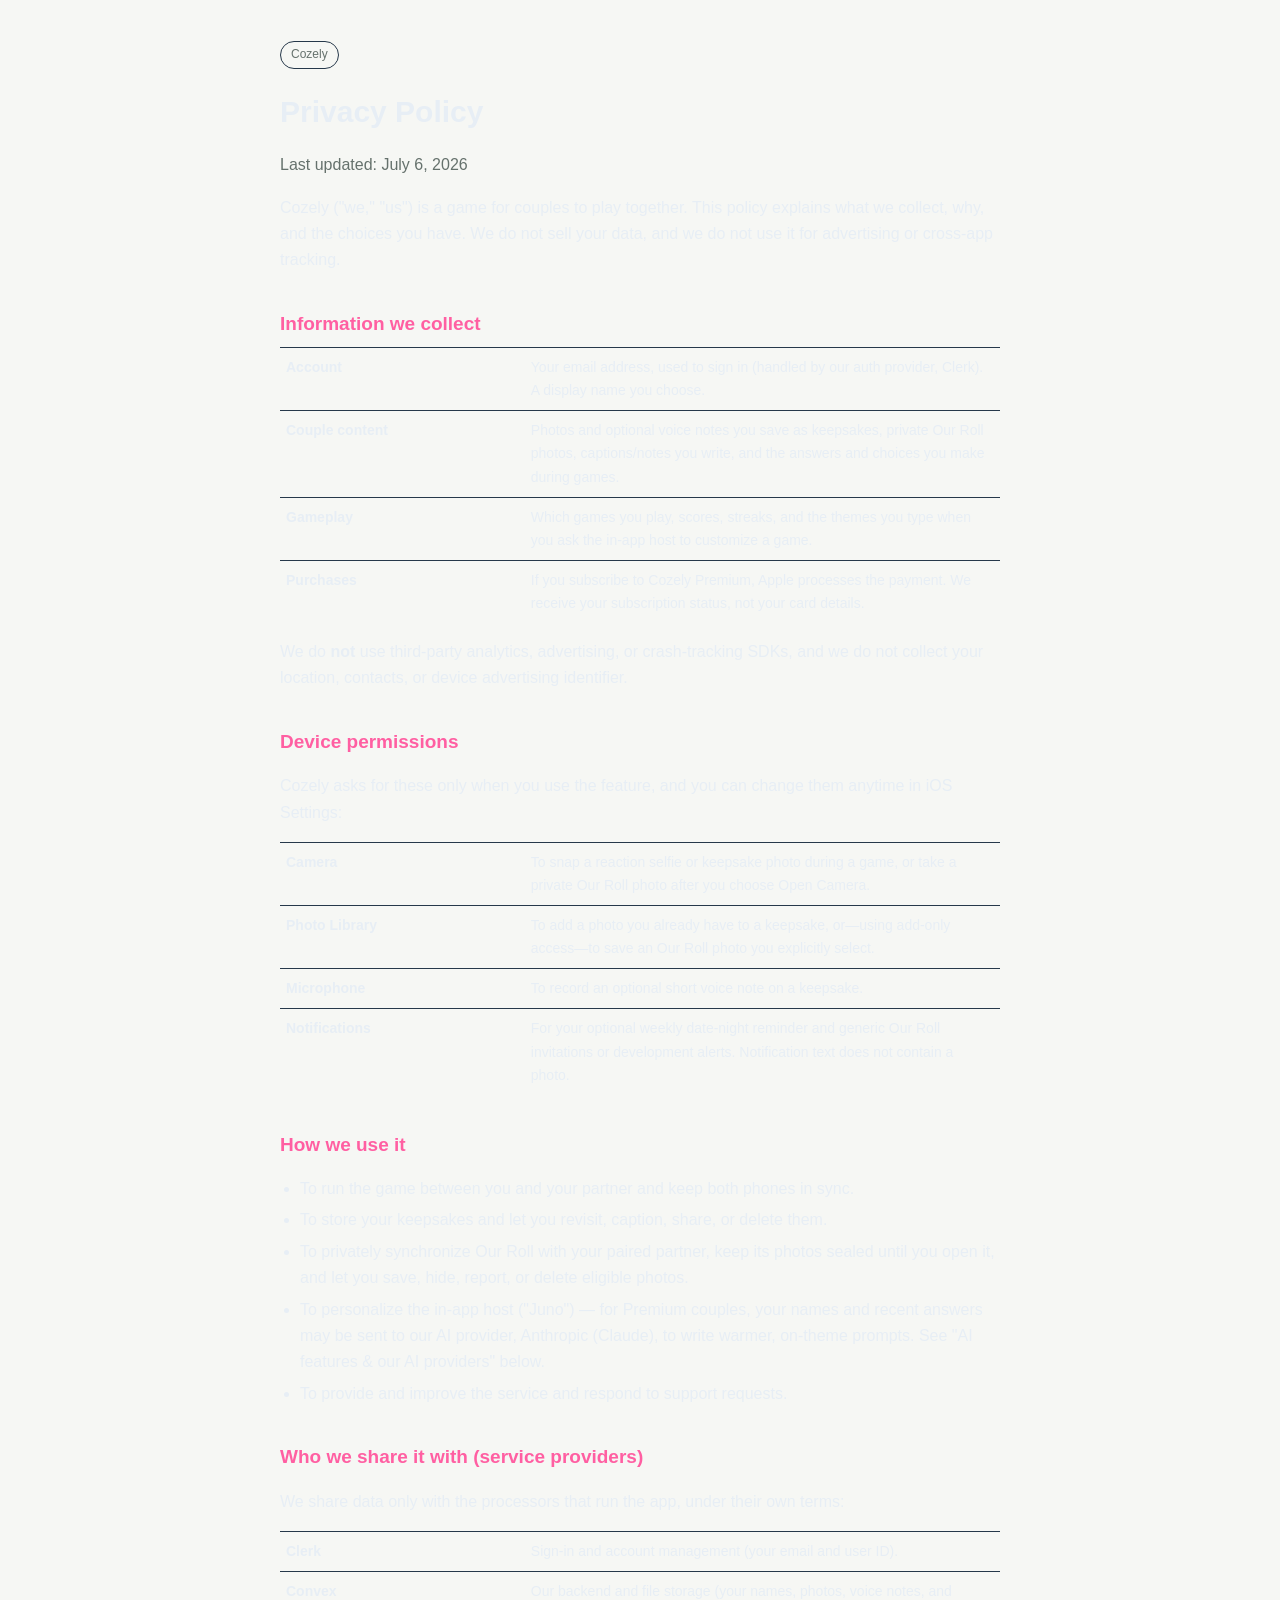
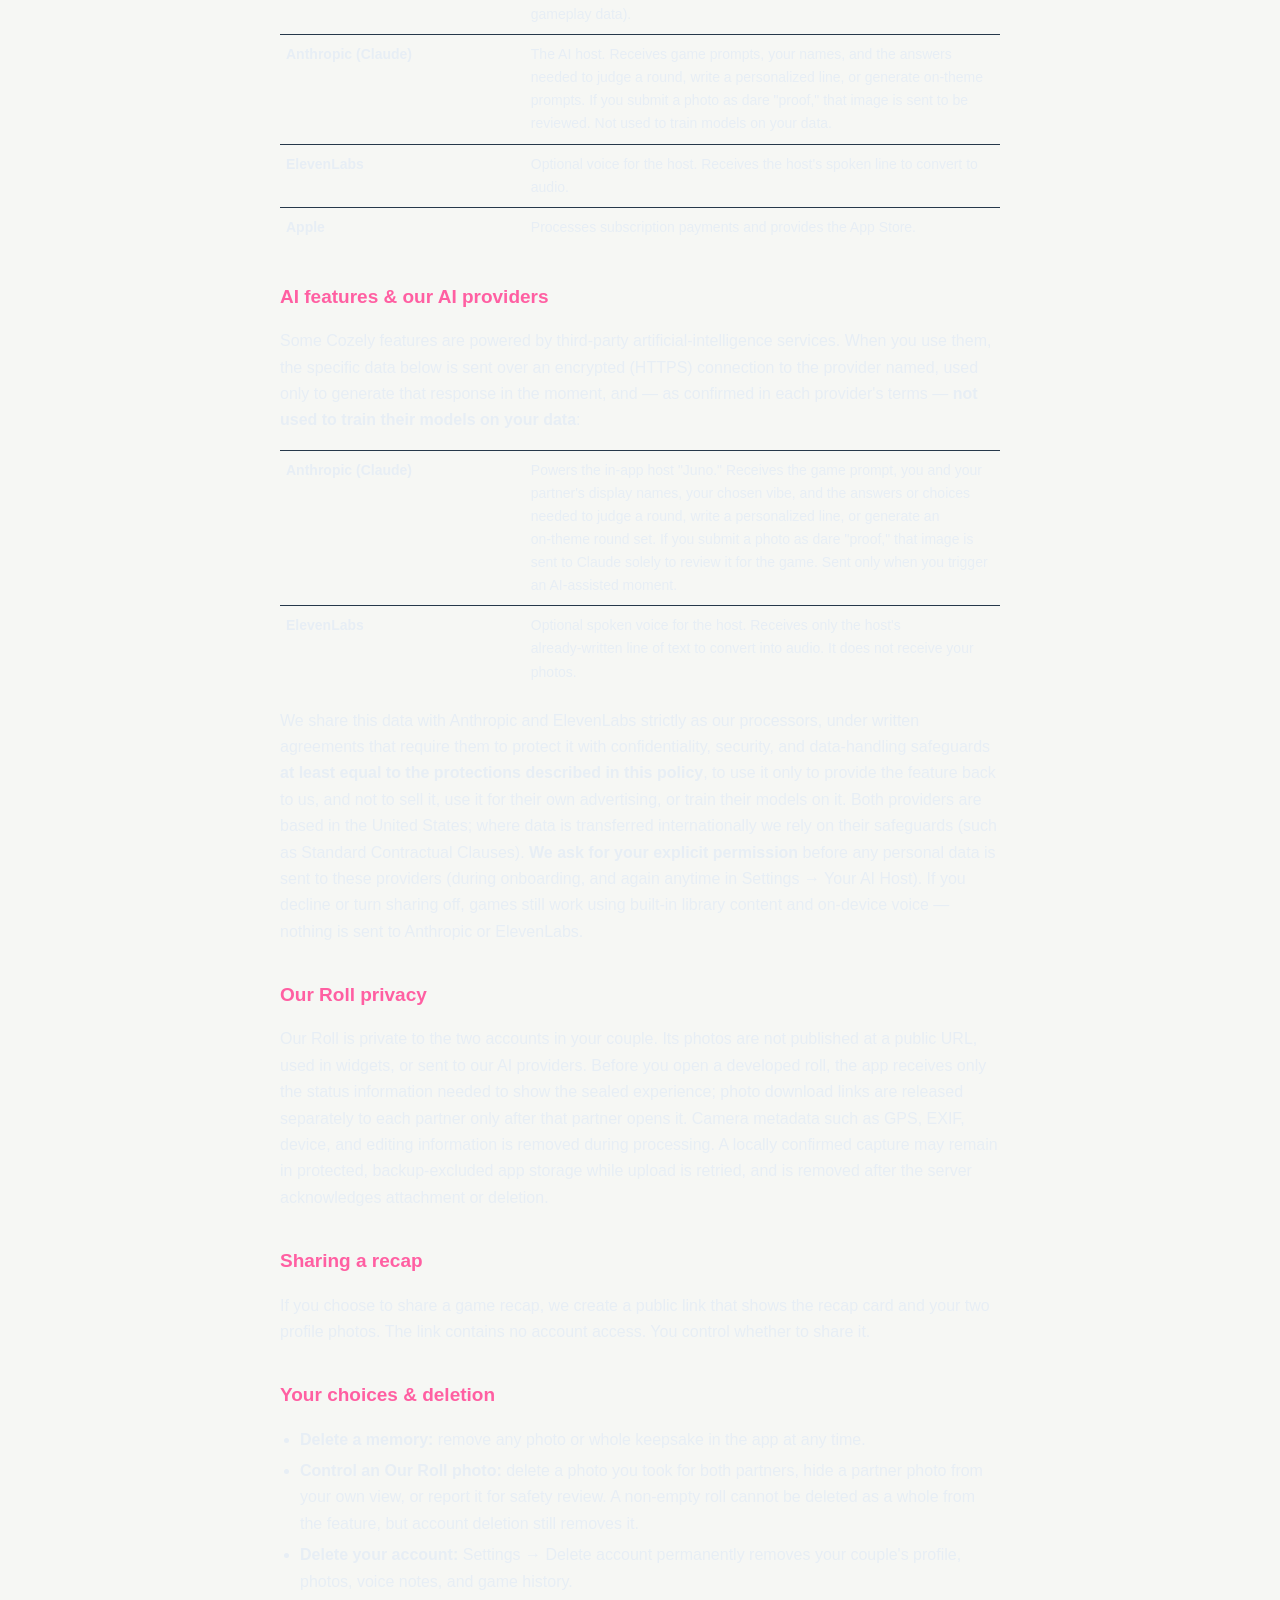
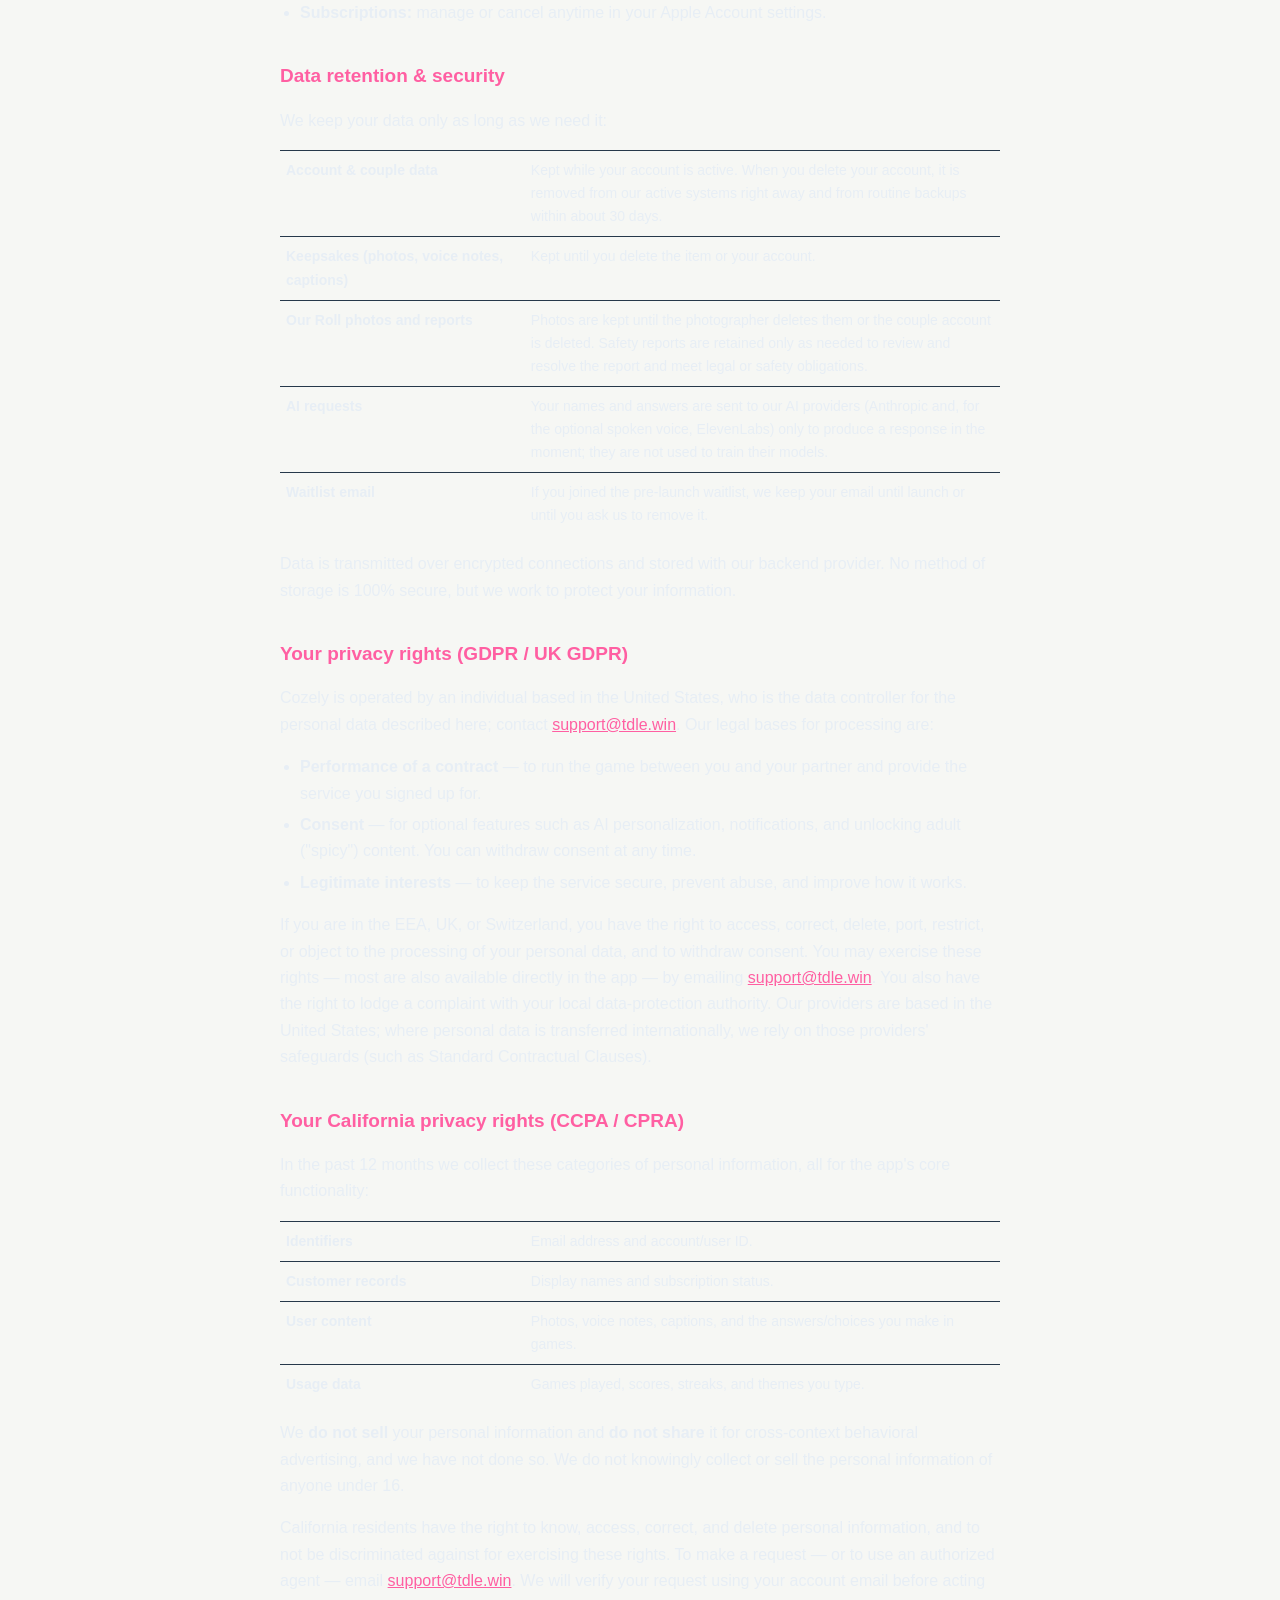
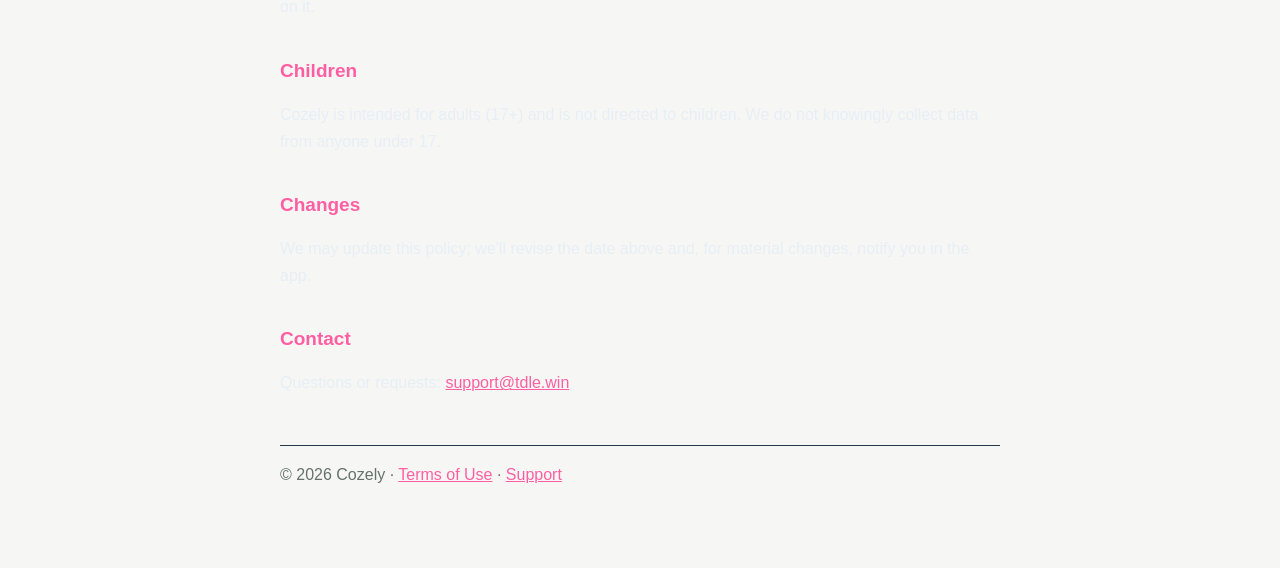
==== privacy.html @ aa90b131 "Publish Cozely legal and support pages" ====
<!DOCTYPE html>
<html lang="en">
<head>
<meta charset="utf-8" />
<meta name="viewport" content="width=device-width, initial-scale=1" />
<title>Cozely — Privacy Policy</title>
<style>
  :root { color-scheme: dark; }
  body { margin:0; background:#F6F7F4; color:#E7EEF5; font:16px/1.65 -apple-system,BlinkMacSystemFont,"Segoe UI",Roboto,Helvetica,Arial,sans-serif; }
  .wrap { max-width:720px; margin:0 auto; padding:40px 22px 80px; }
  h1 { font-size:30px; margin:0 0 4px; }
  h2 { font-size:19px; margin:34px 0 8px; color:#FF5FA2; }
  a { color:#FF5FA2; }
  .muted { color:#65716C; }
  .pill { display:inline-block; font-size:12px; color:#65716C; border:1px solid #26384A; border-radius:999px; padding:3px 10px; margin-bottom:18px; }
  ul { padding-left:20px; }
  li { margin:5px 0; }
  table { width:100%; border-collapse:collapse; margin:8px 0; font-size:14px; }
  td { border-top:1px solid #26384A; padding:8px 6px; vertical-align:top; }
  td:first-child { color:#E7EEF5; font-weight:600; width:34%; }
  footer { margin-top:48px; border-top:1px solid #26384A; padding-top:16px; }
</style>
</head>
<body>
<div class="wrap">
  <span class="pill">Cozely</span>
  <h1>Privacy Policy</h1>
  <p class="muted">Last updated: July 6, 2026</p>

  <p>Cozely ("we," "us") is a game for couples to play together. This policy explains
  what we collect, why, and the choices you have. We do not sell your data, and we do
  not use it for advertising or cross-app tracking.</p>

  <h2>Information we collect</h2>
  <table>
    <tr><td>Account</td><td>Your email address, used to sign in (handled by our auth provider, Clerk). A display name you choose.</td></tr>
    <tr><td>Couple content</td><td>Photos and optional voice notes you save as keepsakes, private Our Roll photos, captions/notes you write, and the answers and choices you make during games.</td></tr>
    <tr><td>Gameplay</td><td>Which games you play, scores, streaks, and the themes you type when you ask the in‑app host to customize a game.</td></tr>
    <tr><td>Purchases</td><td>If you subscribe to Cozely Premium, Apple processes the payment. We receive your subscription status, not your card details.</td></tr>
  </table>
  <p>We do <strong>not</strong> use third‑party analytics, advertising, or crash‑tracking
  SDKs, and we do not collect your location, contacts, or device advertising identifier.</p>

  <h2>Device permissions</h2>
  <p>Cozely asks for these only when you use the feature, and you can change them anytime in
  iOS Settings:</p>
  <table>
    <tr><td>Camera</td><td>To snap a reaction selfie or keepsake photo during a game, or take a private Our Roll photo after you choose Open Camera.</td></tr>
    <tr><td>Photo Library</td><td>To add a photo you already have to a keepsake, or—using add-only access—to save an Our Roll photo you explicitly select.</td></tr>
    <tr><td>Microphone</td><td>To record an optional short voice note on a keepsake.</td></tr>
    <tr><td>Notifications</td><td>For your optional weekly date‑night reminder and generic Our Roll invitations or development alerts. Notification text does not contain a photo.</td></tr>
  </table>

  <h2>How we use it</h2>
  <ul>
    <li>To run the game between you and your partner and keep both phones in sync.</li>
    <li>To store your keepsakes and let you revisit, caption, share, or delete them.</li>
    <li>To privately synchronize Our Roll with your paired partner, keep its photos sealed until you open it, and let you save, hide, report, or delete eligible photos.</li>
    <li>To personalize the in‑app host ("Juno") — for Premium couples, your names and
      recent answers may be sent to our AI provider, Anthropic (Claude), to write warmer,
      on‑theme prompts. See "AI features &amp; our AI providers" below.</li>
    <li>To provide and improve the service and respond to support requests.</li>
  </ul>

  <h2>Who we share it with (service providers)</h2>
  <p>We share data only with the processors that run the app, under their own terms:</p>
  <table>
    <tr><td>Clerk</td><td>Sign‑in and account management (your email and user ID).</td></tr>
    <tr><td>Convex</td><td>Our backend and file storage (your names, photos, voice notes, and gameplay data).</td></tr>
    <tr><td>Anthropic (Claude)</td><td>The AI host. Receives game prompts, your names, and the answers needed to judge a round, write a personalized line, or generate on‑theme prompts. If you submit a photo as dare "proof," that image is sent to be reviewed. Not used to train models on your data.</td></tr>
    <tr><td>ElevenLabs</td><td>Optional voice for the host. Receives the host's spoken line to convert to audio.</td></tr>
    <tr><td>Apple</td><td>Processes subscription payments and provides the App Store.</td></tr>
  </table>

  <h2>AI features &amp; our AI providers</h2>
  <p>Some Cozely features are powered by third‑party artificial‑intelligence services.
  When you use them, the specific data below is sent over an encrypted (HTTPS) connection
  to the provider named, used only to generate that response in the moment, and — as
  confirmed in each provider's terms — <strong>not used to train their models on your
  data</strong>:</p>
  <table>
    <tr><td>Anthropic (Claude)</td><td>Powers the in‑app host "Juno." Receives the game
      prompt, you and your partner's display names, your chosen vibe, and the answers or
      choices needed to judge a round, write a personalized line, or generate an on‑theme
      round set. If you submit a photo as dare "proof," that image is sent to Claude solely
      to review it for the game. Sent only when you trigger an AI‑assisted moment.</td></tr>
    <tr><td>ElevenLabs</td><td>Optional spoken voice for the host. Receives only the host's
      already‑written line of text to convert into audio. It does not receive your photos.</td></tr>
  </table>
  <p>We share this data with Anthropic and ElevenLabs strictly as our processors, under
  written agreements that require them to protect it with confidentiality, security, and
  data‑handling safeguards <strong>at least equal to the protections described in this
  policy</strong>, to use it only to provide the feature back to us, and not to sell it,
  use it for their own advertising, or train their models on it. Both providers are based
  in the United States; where data is transferred internationally we rely on their
  safeguards (such as Standard Contractual Clauses). <strong>We ask for your explicit
  permission</strong> before any personal data is sent to these providers (during
  onboarding, and again anytime in Settings → Your AI Host). If you decline or turn
  sharing off, games still work using built‑in library content and on‑device voice —
  nothing is sent to Anthropic or ElevenLabs.</p>

  <h2>Our Roll privacy</h2>
  <p>Our Roll is private to the two accounts in your couple. Its photos are not published at a
  public URL, used in widgets, or sent to our AI providers. Before you open a developed roll,
  the app receives only the status information needed to show the sealed experience; photo
  download links are released separately to each partner only after that partner opens it.
  Camera metadata such as GPS, EXIF, device, and editing information is removed during
  processing. A locally confirmed capture may remain in protected, backup-excluded app storage
  while upload is retried, and is removed after the server acknowledges attachment or deletion.</p>

  <h2>Sharing a recap</h2>
  <p>If you choose to share a game recap, we create a public link that shows the recap
  card and your two profile photos. The link contains no account access. You control
  whether to share it.</p>

  <h2>Your choices &amp; deletion</h2>
  <ul>
    <li><strong>Delete a memory:</strong> remove any photo or whole keepsake in the app at any time.</li>
    <li><strong>Control an Our Roll photo:</strong> delete a photo you took for both partners, hide a partner photo from your own view, or report it for safety review. A non-empty roll cannot be deleted as a whole from the feature, but account deletion still removes it.</li>
    <li><strong>Delete your account:</strong> Settings → Delete account permanently removes your
      couple's profile, photos, voice notes, and game history.</li>
    <li><strong>Subscriptions:</strong> manage or cancel anytime in your Apple Account settings.</li>
  </ul>

  <h2>Data retention &amp; security</h2>
  <p>We keep your data only as long as we need it:</p>
  <table>
    <tr><td>Account &amp; couple data</td><td>Kept while your account is active. When you delete your account, it is removed from our active systems right away and from routine backups within about 30 days.</td></tr>
    <tr><td>Keepsakes (photos, voice notes, captions)</td><td>Kept until you delete the item or your account.</td></tr>
    <tr><td>Our Roll photos and reports</td><td>Photos are kept until the photographer deletes them or the couple account is deleted. Safety reports are retained only as needed to review and resolve the report and meet legal or safety obligations.</td></tr>
    <tr><td>AI requests</td><td>Your names and answers are sent to our AI providers (Anthropic and, for the optional spoken voice, ElevenLabs) only to produce a response in the moment; they are not used to train their models.</td></tr>
    <tr><td>Waitlist email</td><td>If you joined the pre‑launch waitlist, we keep your email until launch or until you ask us to remove it.</td></tr>
  </table>
  <p>Data is transmitted over encrypted connections and stored with our backend provider. No
  method of storage is 100% secure, but we work to protect your information.</p>

  <h2>Your privacy rights (GDPR / UK GDPR)</h2>
  <p>Cozely is operated by an individual based in the United States, who is the data controller
  for the personal data described here; contact <a href="mailto:support@tdle.win">support@tdle.win</a>.
  Our legal bases for processing are:</p>
  <ul>
    <li><strong>Performance of a contract</strong> — to run the game between you and your partner and provide the service you signed up for.</li>
    <li><strong>Consent</strong> — for optional features such as AI personalization, notifications, and unlocking adult ("spicy") content. You can withdraw consent at any time.</li>
    <li><strong>Legitimate interests</strong> — to keep the service secure, prevent abuse, and improve how it works.</li>
  </ul>
  <p>If you are in the EEA, UK, or Switzerland, you have the right to access, correct, delete,
  port, restrict, or object to the processing of your personal data, and to withdraw consent.
  You may exercise these rights — most are also available directly in the app — by emailing
  <a href="mailto:support@tdle.win">support@tdle.win</a>. You also have the
  right to lodge a complaint with your local data‑protection authority. Our providers are based
  in the United States; where personal data is transferred internationally, we rely on those
  providers' safeguards (such as Standard Contractual Clauses).</p>

  <h2>Your California privacy rights (CCPA / CPRA)</h2>
  <p>In the past 12 months we collect these categories of personal information, all for the
  app's core functionality:</p>
  <table>
    <tr><td>Identifiers</td><td>Email address and account/user ID.</td></tr>
    <tr><td>Customer records</td><td>Display names and subscription status.</td></tr>
    <tr><td>User content</td><td>Photos, voice notes, captions, and the answers/choices you make in games.</td></tr>
    <tr><td>Usage data</td><td>Games played, scores, streaks, and themes you type.</td></tr>
  </table>
  <p>We <strong>do not sell</strong> your personal information and <strong>do not share</strong>
  it for cross‑context behavioral advertising, and we have not done so. We do not knowingly
  collect or sell the personal information of anyone under 16.</p>
  <p>California residents have the right to know, access, correct, and delete personal
  information, and to not be discriminated against for exercising these rights. To make a
  request — or to use an authorized agent — email <a href="mailto:support@tdle.win">support@tdle.win</a>.
  We will verify your request using your account email before acting on it.</p>

  <h2>Children</h2>
  <p>Cozely is intended for adults (17+) and is not directed to children. We do not
  knowingly collect data from anyone under 17.</p>

  <h2>Changes</h2>
  <p>We may update this policy; we'll revise the date above and, for material changes,
  notify you in the app.</p>

  <h2>Contact</h2>
  <p>Questions or requests: <a href="mailto:support@tdle.win">support@tdle.win</a></p>

  <footer class="muted">© 2026 Cozely · <a href="terms.html">Terms of Use</a> · <a href="support.html">Support</a></footer>
</div>
</body>
</html>
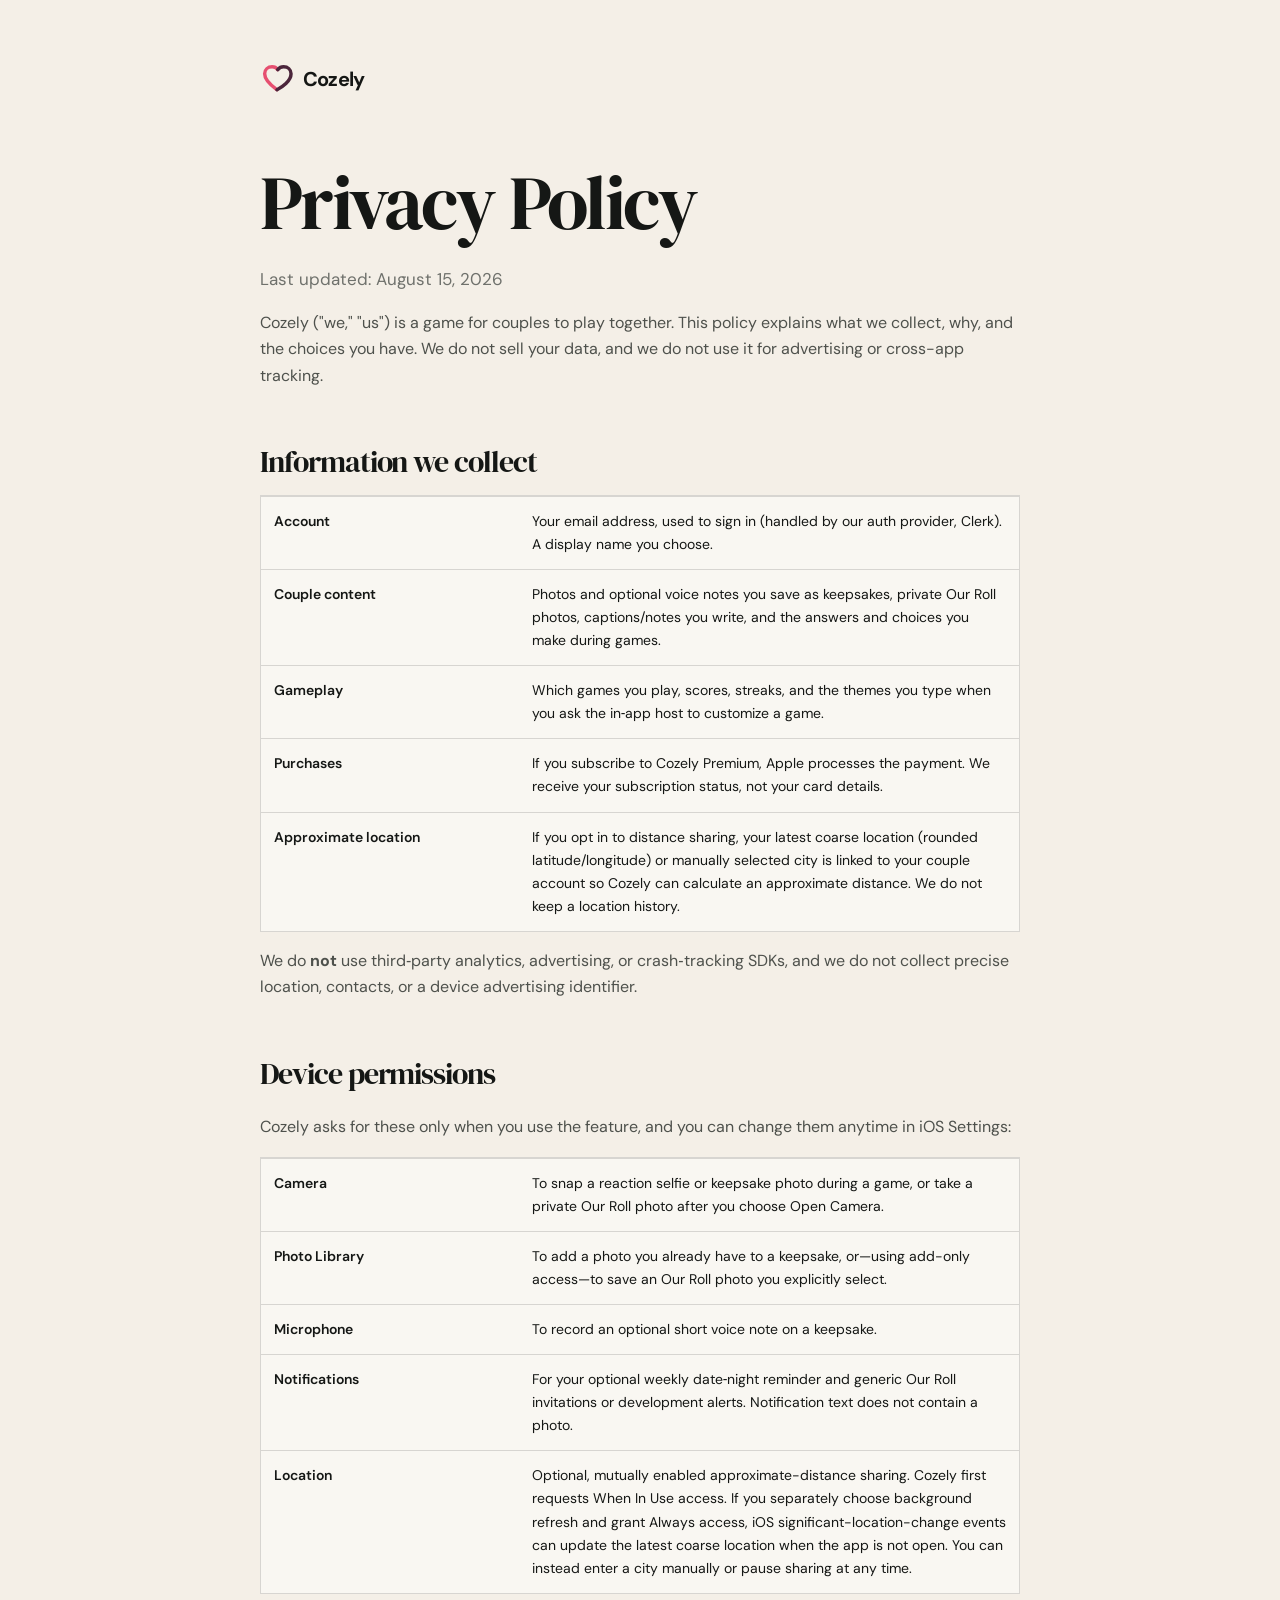
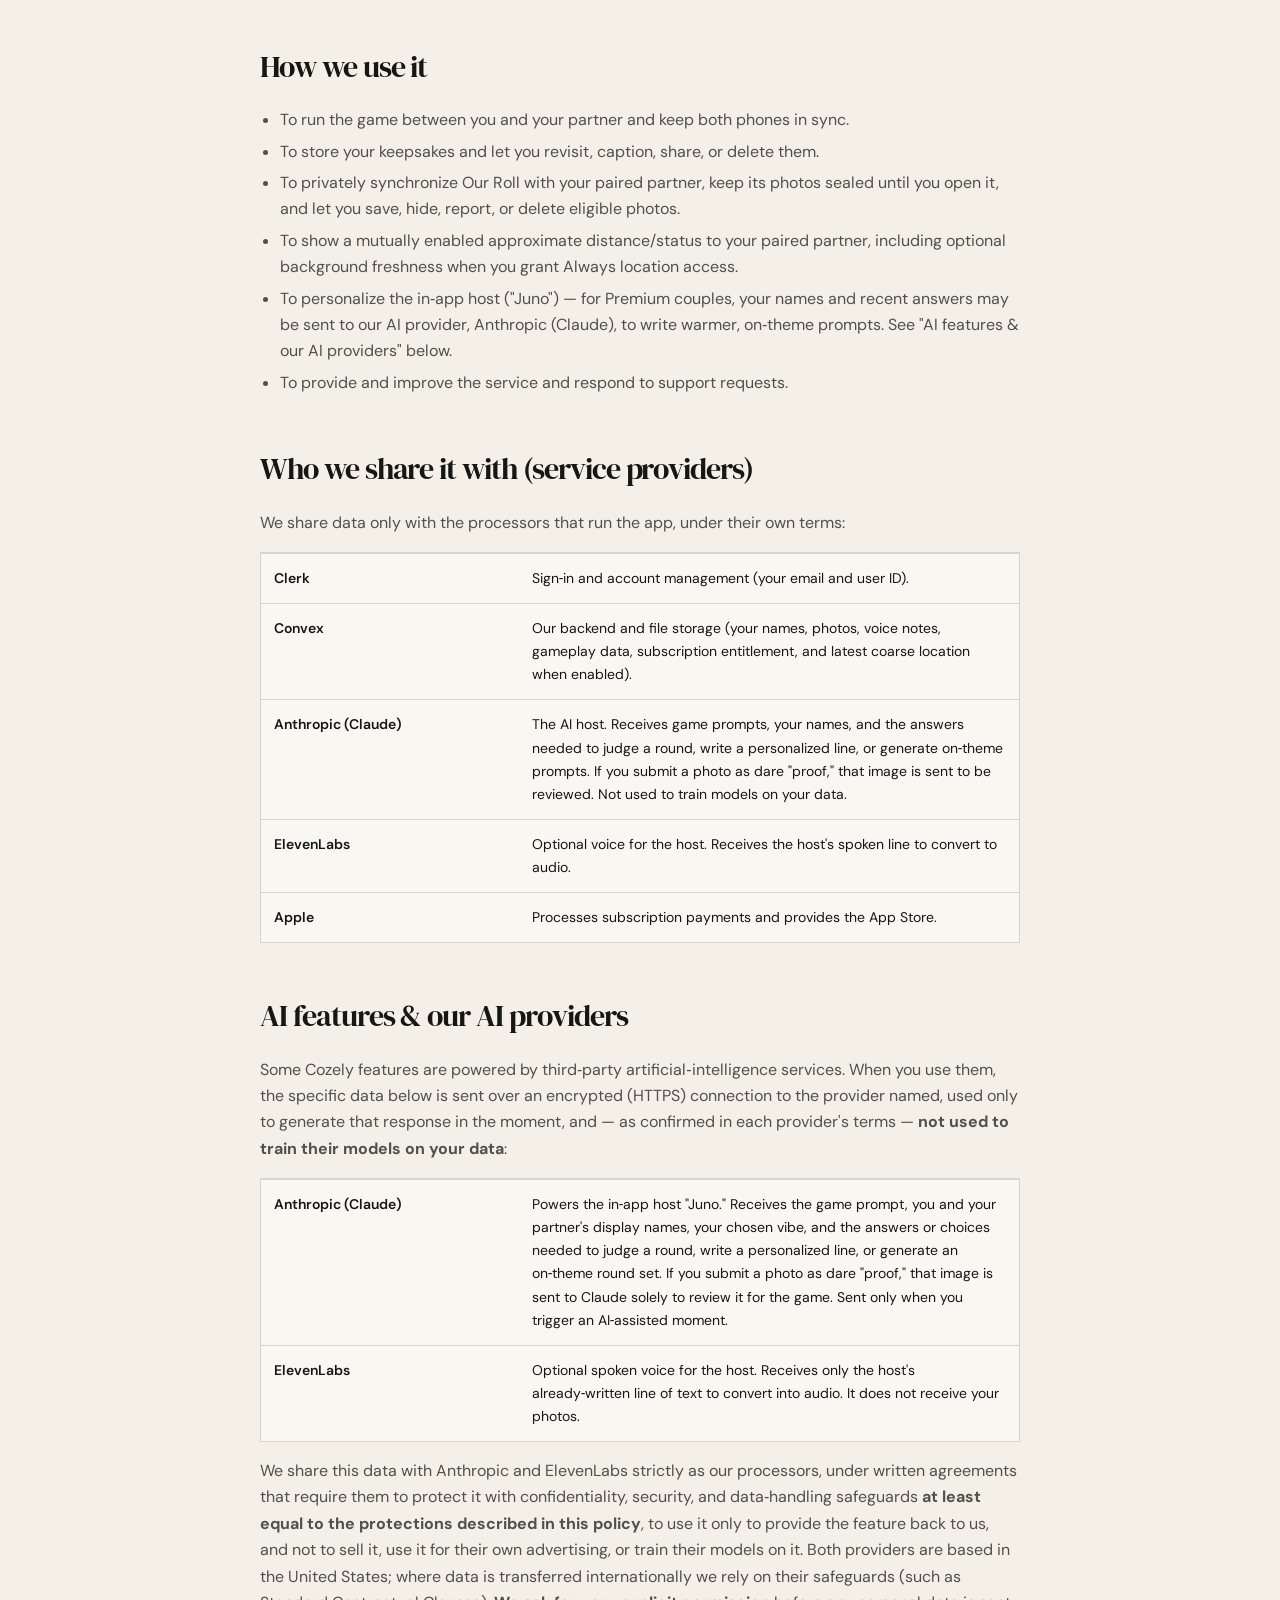
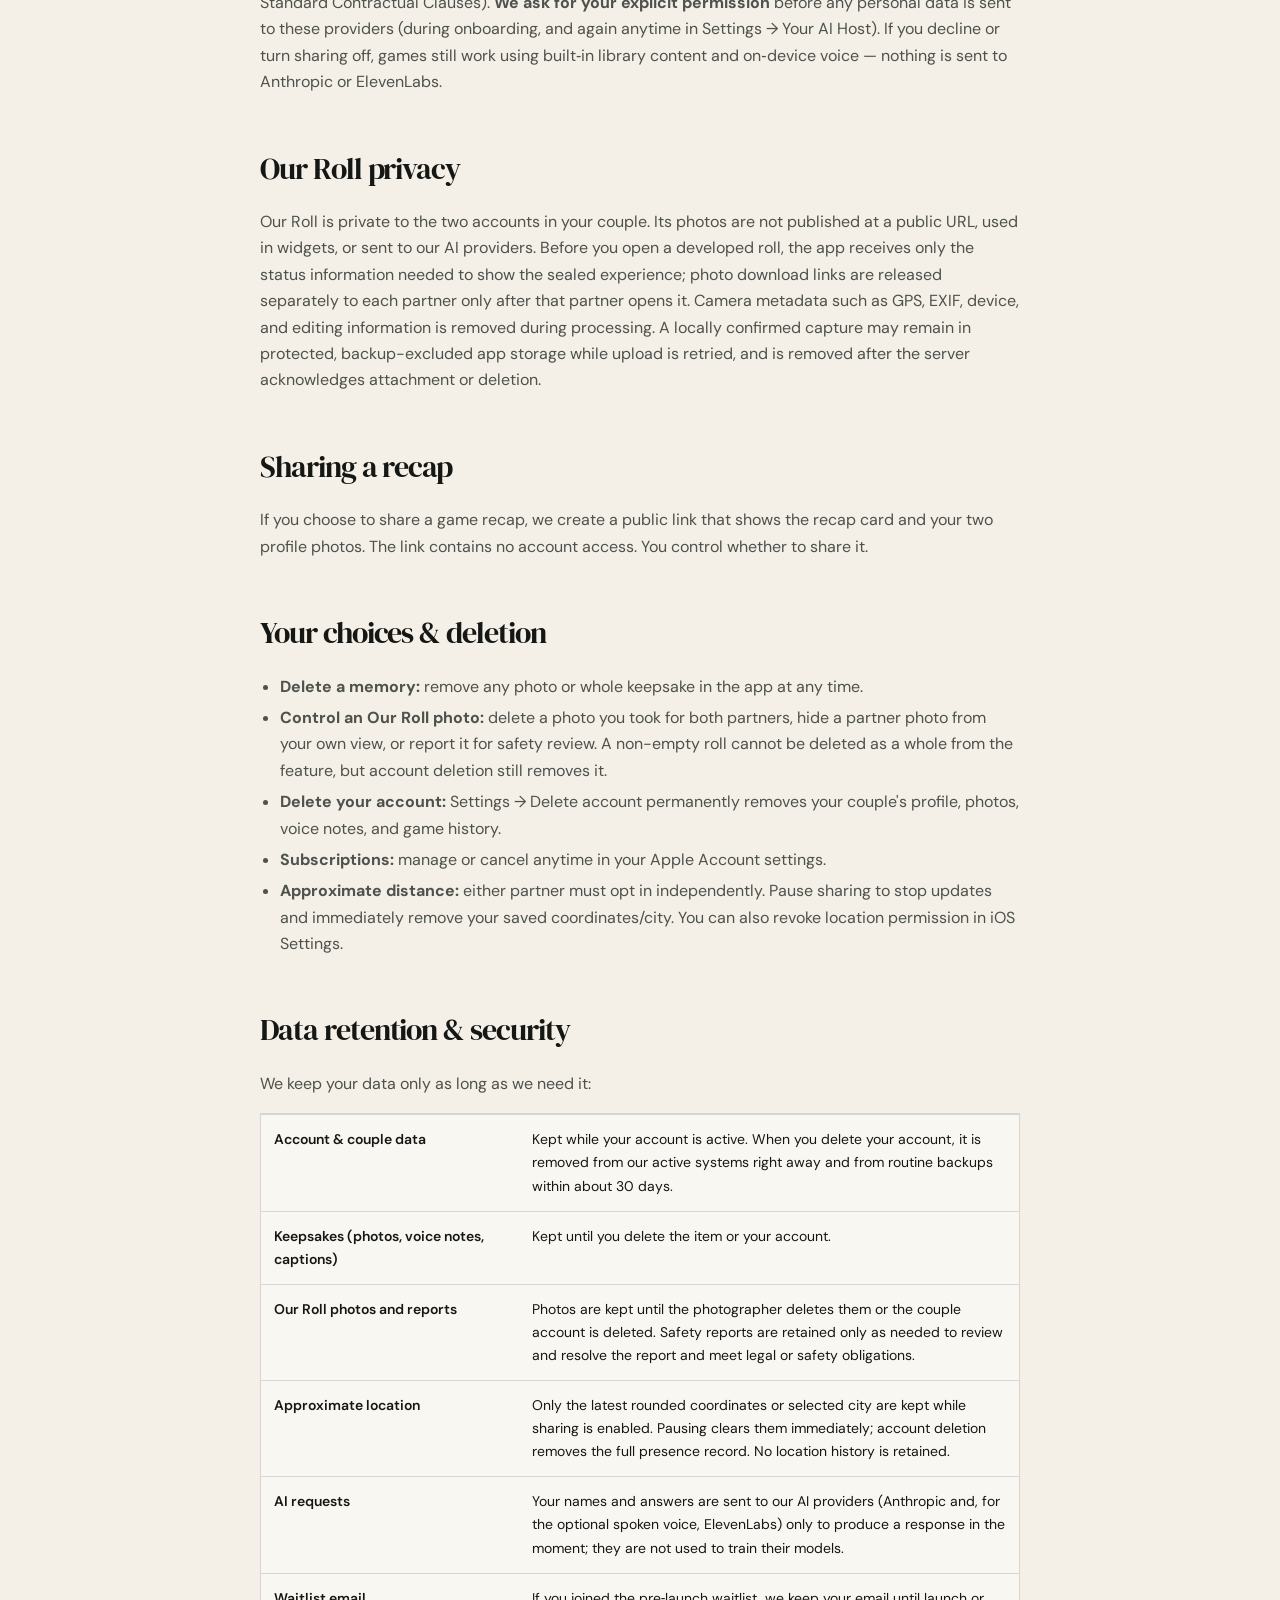
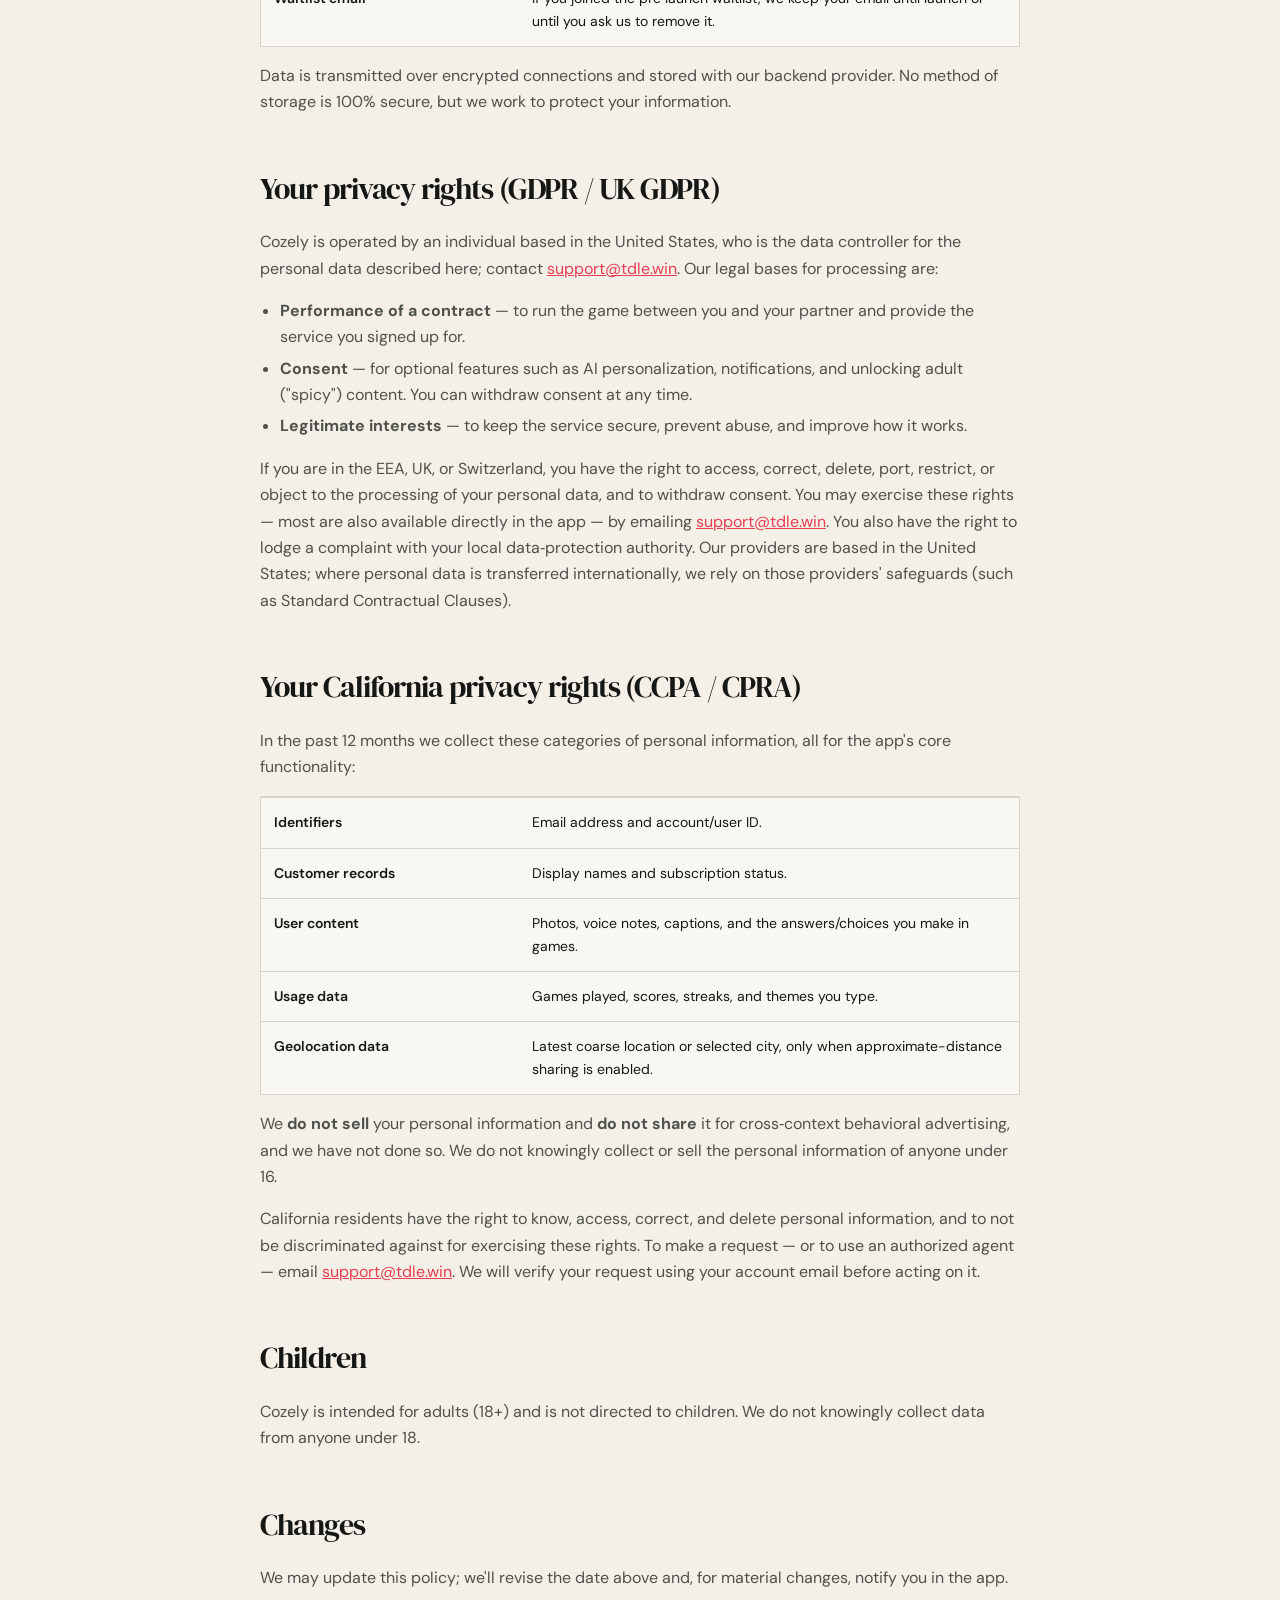
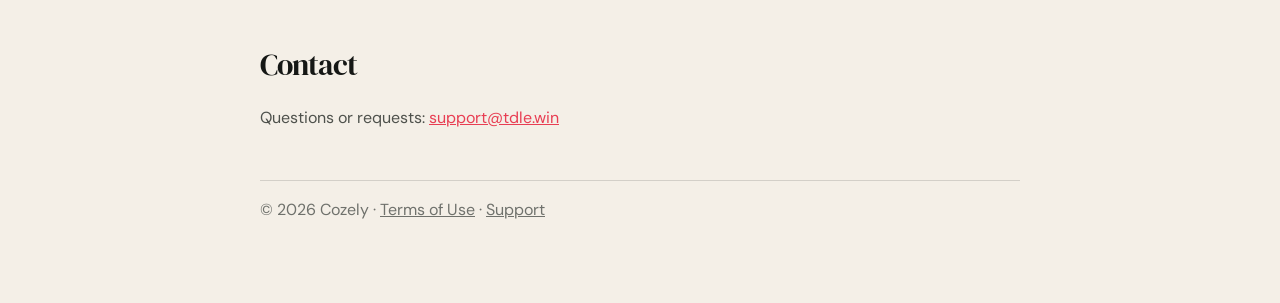
==== commit 97f74034: "Publish Cozely legal and support pages" ====
--- a/privacy.html
+++ b/privacy.html
@@ -4,28 +4,33 @@
 <meta charset="utf-8" />
 <meta name="viewport" content="width=device-width, initial-scale=1" />
 <title>Cozely — Privacy Policy</title>
+<link rel="icon" href="assets/cozely-mark.svg" type="image/svg+xml" />
+<link rel="apple-touch-icon" href="assets/cozely-icon-180.png" />
 <style>
   :root { color-scheme: dark; }
-  body { margin:0; background:#F6F7F4; color:#E7EEF5; font:16px/1.65 -apple-system,BlinkMacSystemFont,"Segoe UI",Roboto,Helvetica,Arial,sans-serif; }
+  body { margin:0; background:#F6F7F4; color:#202624; font:16px/1.65 -apple-system,BlinkMacSystemFont,"Segoe UI",Roboto,Helvetica,Arial,sans-serif; }
   .wrap { max-width:720px; margin:0 auto; padding:40px 22px 80px; }
   h1 { font-size:30px; margin:0 0 4px; }
-  h2 { font-size:19px; margin:34px 0 8px; color:#FF5FA2; }
-  a { color:#FF5FA2; }
+  h2 { font-size:19px; margin:34px 0 8px; color:#8A4D00; }
+  a { color:#8A4D00; }
   .muted { color:#65716C; }
   .pill { display:inline-block; font-size:12px; color:#65716C; border:1px solid #26384A; border-radius:999px; padding:3px 10px; margin-bottom:18px; }
+  .brand { display:inline-flex; align-items:center; gap:9px; color:#202624; font-size:20px; font-weight:700; text-decoration:none; margin-bottom:18px; }
+  .brand img { width:30px; height:30px; display:block; }
   ul { padding-left:20px; }
   li { margin:5px 0; }
   table { width:100%; border-collapse:collapse; margin:8px 0; font-size:14px; }
-  td { border-top:1px solid #26384A; padding:8px 6px; vertical-align:top; }
-  td:first-child { color:#E7EEF5; font-weight:600; width:34%; }
-  footer { margin-top:48px; border-top:1px solid #26384A; padding-top:16px; }
+  td { border-top:1px solid #D9DED9; padding:8px 6px; vertical-align:top; }
+  td:first-child { color:#202624; font-weight:600; width:34%; }
+  footer { margin-top:48px; border-top:1px solid #D9DED9; padding-top:16px; }
 </style>
+<link rel="stylesheet" href="assets/editorial.css" />
 </head>
 <body>
 <div class="wrap">
-  <span class="pill">Cozely</span>
+  <a class="brand" href="index.html"><img src="assets/cozely-mark.svg" alt="" width="30" height="30" />Cozely</a>
   <h1>Privacy Policy</h1>
-  <p class="muted">Last updated: July 6, 2026</p>
+  <p class="muted">Last updated: August 15, 2026</p>
 
   <p>Cozely ("we," "us") is a game for couples to play together. This policy explains
   what we collect, why, and the choices you have. We do not sell your data, and we do
@@ -37,9 +42,10 @@
     <tr><td>Couple content</td><td>Photos and optional voice notes you save as keepsakes, private Our Roll photos, captions/notes you write, and the answers and choices you make during games.</td></tr>
     <tr><td>Gameplay</td><td>Which games you play, scores, streaks, and the themes you type when you ask the in‑app host to customize a game.</td></tr>
     <tr><td>Purchases</td><td>If you subscribe to Cozely Premium, Apple processes the payment. We receive your subscription status, not your card details.</td></tr>
+    <tr><td>Approximate location</td><td>If you opt in to distance sharing, your latest coarse location (rounded latitude/longitude) or manually selected city is linked to your couple account so Cozely can calculate an approximate distance. We do not keep a location history.</td></tr>
   </table>
   <p>We do <strong>not</strong> use third‑party analytics, advertising, or crash‑tracking
-  SDKs, and we do not collect your location, contacts, or device advertising identifier.</p>
+  SDKs, and we do not collect precise location, contacts, or a device advertising identifier.</p>
 
   <h2>Device permissions</h2>
   <p>Cozely asks for these only when you use the feature, and you can change them anytime in
@@ -49,6 +55,7 @@
     <tr><td>Photo Library</td><td>To add a photo you already have to a keepsake, or—using add-only access—to save an Our Roll photo you explicitly select.</td></tr>
     <tr><td>Microphone</td><td>To record an optional short voice note on a keepsake.</td></tr>
     <tr><td>Notifications</td><td>For your optional weekly date‑night reminder and generic Our Roll invitations or development alerts. Notification text does not contain a photo.</td></tr>
+    <tr><td>Location</td><td>Optional, mutually enabled approximate-distance sharing. Cozely first requests When In Use access. If you separately choose background refresh and grant Always access, iOS significant-location-change events can update the latest coarse location when the app is not open. You can instead enter a city manually or pause sharing at any time.</td></tr>
   </table>
 
   <h2>How we use it</h2>
@@ -56,6 +63,7 @@
     <li>To run the game between you and your partner and keep both phones in sync.</li>
     <li>To store your keepsakes and let you revisit, caption, share, or delete them.</li>
     <li>To privately synchronize Our Roll with your paired partner, keep its photos sealed until you open it, and let you save, hide, report, or delete eligible photos.</li>
+    <li>To show a mutually enabled approximate distance/status to your paired partner, including optional background freshness when you grant Always location access.</li>
     <li>To personalize the in‑app host ("Juno") — for Premium couples, your names and
       recent answers may be sent to our AI provider, Anthropic (Claude), to write warmer,
       on‑theme prompts. See "AI features &amp; our AI providers" below.</li>
@@ -66,7 +74,7 @@
   <p>We share data only with the processors that run the app, under their own terms:</p>
   <table>
     <tr><td>Clerk</td><td>Sign‑in and account management (your email and user ID).</td></tr>
-    <tr><td>Convex</td><td>Our backend and file storage (your names, photos, voice notes, and gameplay data).</td></tr>
+    <tr><td>Convex</td><td>Our backend and file storage (your names, photos, voice notes, gameplay data, subscription entitlement, and latest coarse location when enabled).</td></tr>
     <tr><td>Anthropic (Claude)</td><td>The AI host. Receives game prompts, your names, and the answers needed to judge a round, write a personalized line, or generate on‑theme prompts. If you submit a photo as dare "proof," that image is sent to be reviewed. Not used to train models on your data.</td></tr>
     <tr><td>ElevenLabs</td><td>Optional voice for the host. Receives the host's spoken line to convert to audio.</td></tr>
     <tr><td>Apple</td><td>Processes subscription payments and provides the App Store.</td></tr>
@@ -120,6 +128,7 @@
     <li><strong>Delete your account:</strong> Settings → Delete account permanently removes your
       couple's profile, photos, voice notes, and game history.</li>
     <li><strong>Subscriptions:</strong> manage or cancel anytime in your Apple Account settings.</li>
+    <li><strong>Approximate distance:</strong> either partner must opt in independently. Pause sharing to stop updates and immediately remove your saved coordinates/city. You can also revoke location permission in iOS Settings.</li>
   </ul>
 
   <h2>Data retention &amp; security</h2>
@@ -128,6 +137,7 @@
     <tr><td>Account &amp; couple data</td><td>Kept while your account is active. When you delete your account, it is removed from our active systems right away and from routine backups within about 30 days.</td></tr>
     <tr><td>Keepsakes (photos, voice notes, captions)</td><td>Kept until you delete the item or your account.</td></tr>
     <tr><td>Our Roll photos and reports</td><td>Photos are kept until the photographer deletes them or the couple account is deleted. Safety reports are retained only as needed to review and resolve the report and meet legal or safety obligations.</td></tr>
+    <tr><td>Approximate location</td><td>Only the latest rounded coordinates or selected city are kept while sharing is enabled. Pausing clears them immediately; account deletion removes the full presence record. No location history is retained.</td></tr>
     <tr><td>AI requests</td><td>Your names and answers are sent to our AI providers (Anthropic and, for the optional spoken voice, ElevenLabs) only to produce a response in the moment; they are not used to train their models.</td></tr>
     <tr><td>Waitlist email</td><td>If you joined the pre‑launch waitlist, we keep your email until launch or until you ask us to remove it.</td></tr>
   </table>
@@ -159,6 +169,7 @@
     <tr><td>Customer records</td><td>Display names and subscription status.</td></tr>
     <tr><td>User content</td><td>Photos, voice notes, captions, and the answers/choices you make in games.</td></tr>
     <tr><td>Usage data</td><td>Games played, scores, streaks, and themes you type.</td></tr>
+    <tr><td>Geolocation data</td><td>Latest coarse location or selected city, only when approximate-distance sharing is enabled.</td></tr>
   </table>
   <p>We <strong>do not sell</strong> your personal information and <strong>do not share</strong>
   it for cross‑context behavioral advertising, and we have not done so. We do not knowingly
@@ -169,8 +180,8 @@
   We will verify your request using your account email before acting on it.</p>
 
   <h2>Children</h2>
-  <p>Cozely is intended for adults (17+) and is not directed to children. We do not
-  knowingly collect data from anyone under 17.</p>
+  <p>Cozely is intended for adults (18+) and is not directed to children. We do not
+  knowingly collect data from anyone under 18.</p>
 
   <h2>Changes</h2>
   <p>We may update this policy; we'll revise the date above and, for material changes,
--- a/assets/editorial.css
+++ b/assets/editorial.css
@@ -0,0 +1,120 @@
+@import url('https://fonts.googleapis.com/css2?family=DM+Sans:wght@400;500;600;700&family=DM+Serif+Display:ital@0;1&display=swap');
+
+:root {
+  color-scheme: light !important;
+  --paper: #f4efe7;
+  --paper-deep: #eae2d6;
+  --ink: #151715;
+  --muted-new: #6f716c;
+  --red-new: #e83e53;
+  --line-new: rgba(21, 23, 21, .15);
+  --serif-new: "DM Serif Display", Georgia, serif;
+  --sans-new: "DM Sans", -apple-system, BlinkMacSystemFont, "Segoe UI", sans-serif;
+}
+
+html { scroll-behavior: smooth; }
+body {
+  background: var(--paper) !important;
+  color: var(--ink) !important;
+  font-family: var(--sans-new) !important;
+  -webkit-font-smoothing: antialiased;
+}
+a { color: var(--red-new); }
+h1, h2, h3 { font-family: var(--serif-new) !important; font-weight: 400 !important; letter-spacing: -.035em !important; color: var(--ink) !important; }
+p, li { color: #4e514c !important; }
+
+.brand, .logo { color: var(--ink) !important; font-family: var(--sans-new) !important; font-weight: 700 !important; letter-spacing: -.04em !important; }
+.brand img, .logo img { width: 34px !important; height: 34px !important; }
+.btn {
+  display: inline-flex !important;
+  align-items: center;
+  justify-content: center;
+  min-height: 44px;
+  padding: 0 19px !important;
+  border-radius: 999px !important;
+  background: var(--ink) !important;
+  color: #fff !important;
+  font-family: var(--sans-new) !important;
+  font-weight: 700 !important;
+  transition: transform .2s ease, background .2s ease;
+}
+.btn:hover { background: var(--red-new) !important; transform: translateY(-2px); }
+
+nav {
+  z-index: 20;
+  background: rgba(244, 239, 231, .9) !important;
+  border-bottom: 1px solid var(--line-new) !important;
+}
+nav .wrap { height: 76px !important; }
+
+header { padding-top: 82px !important; }
+header .pill, .pill {
+  color: var(--red-new) !important;
+  background: transparent !important;
+  border: 0 !important;
+  padding: 0 !important;
+  letter-spacing: .17em !important;
+}
+header .pill::before, .pill::before { content: "✦"; margin-right: 9px; }
+header h1 { font-size: clamp(52px, 8vw, 82px) !important; line-height: .96 !important; }
+header p, .lead, .muted { color: var(--muted-new) !important; }
+
+.grid { gap: 16px !important; padding-top: 50px !important; }
+.card {
+  border: 1px solid var(--line-new) !important;
+  border-radius: 3px !important;
+  background: #fffdf9 !important;
+  box-shadow: none !important;
+}
+.card .top { height: 180px !important; filter: saturate(.85); }
+.card .body { padding: 27px !important; }
+.card h3 { font-size: 28px !important; }
+.card .more { color: var(--red-new) !important; }
+
+article { padding-top: 76px !important; }
+article .wrap, body > .wrap { max-width: 760px !important; }
+article .eyebrow {
+  color: var(--red-new) !important;
+  font-size: 12px !important;
+  letter-spacing: .17em !important;
+}
+article .eyebrow::before { content: "✦"; margin-right: 9px; }
+article h1, body > .wrap > h1 { font-size: clamp(50px, 8vw, 76px) !important; line-height: .96 !important; margin: 20px 0 26px !important; }
+article h2, body > .wrap > h2 { font-size: 30px !important; margin-top: 48px !important; color: var(--ink) !important; }
+article .lead { font-size: 20px !important; line-height: 1.55 !important; }
+article ol { padding-left: 24px; }
+article li { margin: 13px 0 !important; }
+article li::marker { color: var(--red-new); font-weight: 700; }
+
+.cta {
+  background: var(--red-new) !important;
+  border: 0 !important;
+  border-radius: 4px !important;
+  padding: 46px 30px !important;
+}
+.cta h3, .cta p { color: #fff !important; }
+.cta .btn { background: #fff !important; color: var(--ink) !important; }
+
+body > .wrap { padding-top: 62px !important; }
+body > .wrap > .brand { margin-bottom: 50px !important; }
+body > .wrap > p:first-of-type { font-size: 17px; }
+body > .wrap table { border-collapse: separate !important; border-spacing: 0 !important; border: 1px solid var(--line-new); background: rgba(255,255,255,.45); }
+body > .wrap td { border-color: var(--line-new) !important; padding: 13px !important; }
+body > .wrap td:first-child { color: var(--ink) !important; }
+.card { border-color: var(--line-new) !important; }
+
+footer { border-color: var(--line-new) !important; color: var(--muted-new) !important; }
+footer a { color: var(--muted-new) !important; }
+
+@media (max-width: 700px) {
+  nav .wrap { height: 68px !important; }
+  header { padding-top: 58px !important; }
+  body > .wrap { padding-top: 30px !important; }
+  body > .wrap > .brand { margin-bottom: 35px !important; }
+  body > .wrap table { display: block; overflow-x: auto; }
+}
+
+@media (prefers-reduced-motion: reduce) {
+  html { scroll-behavior: auto; }
+  *, *::before, *::after { transition-duration: .01ms !important; }
+}
